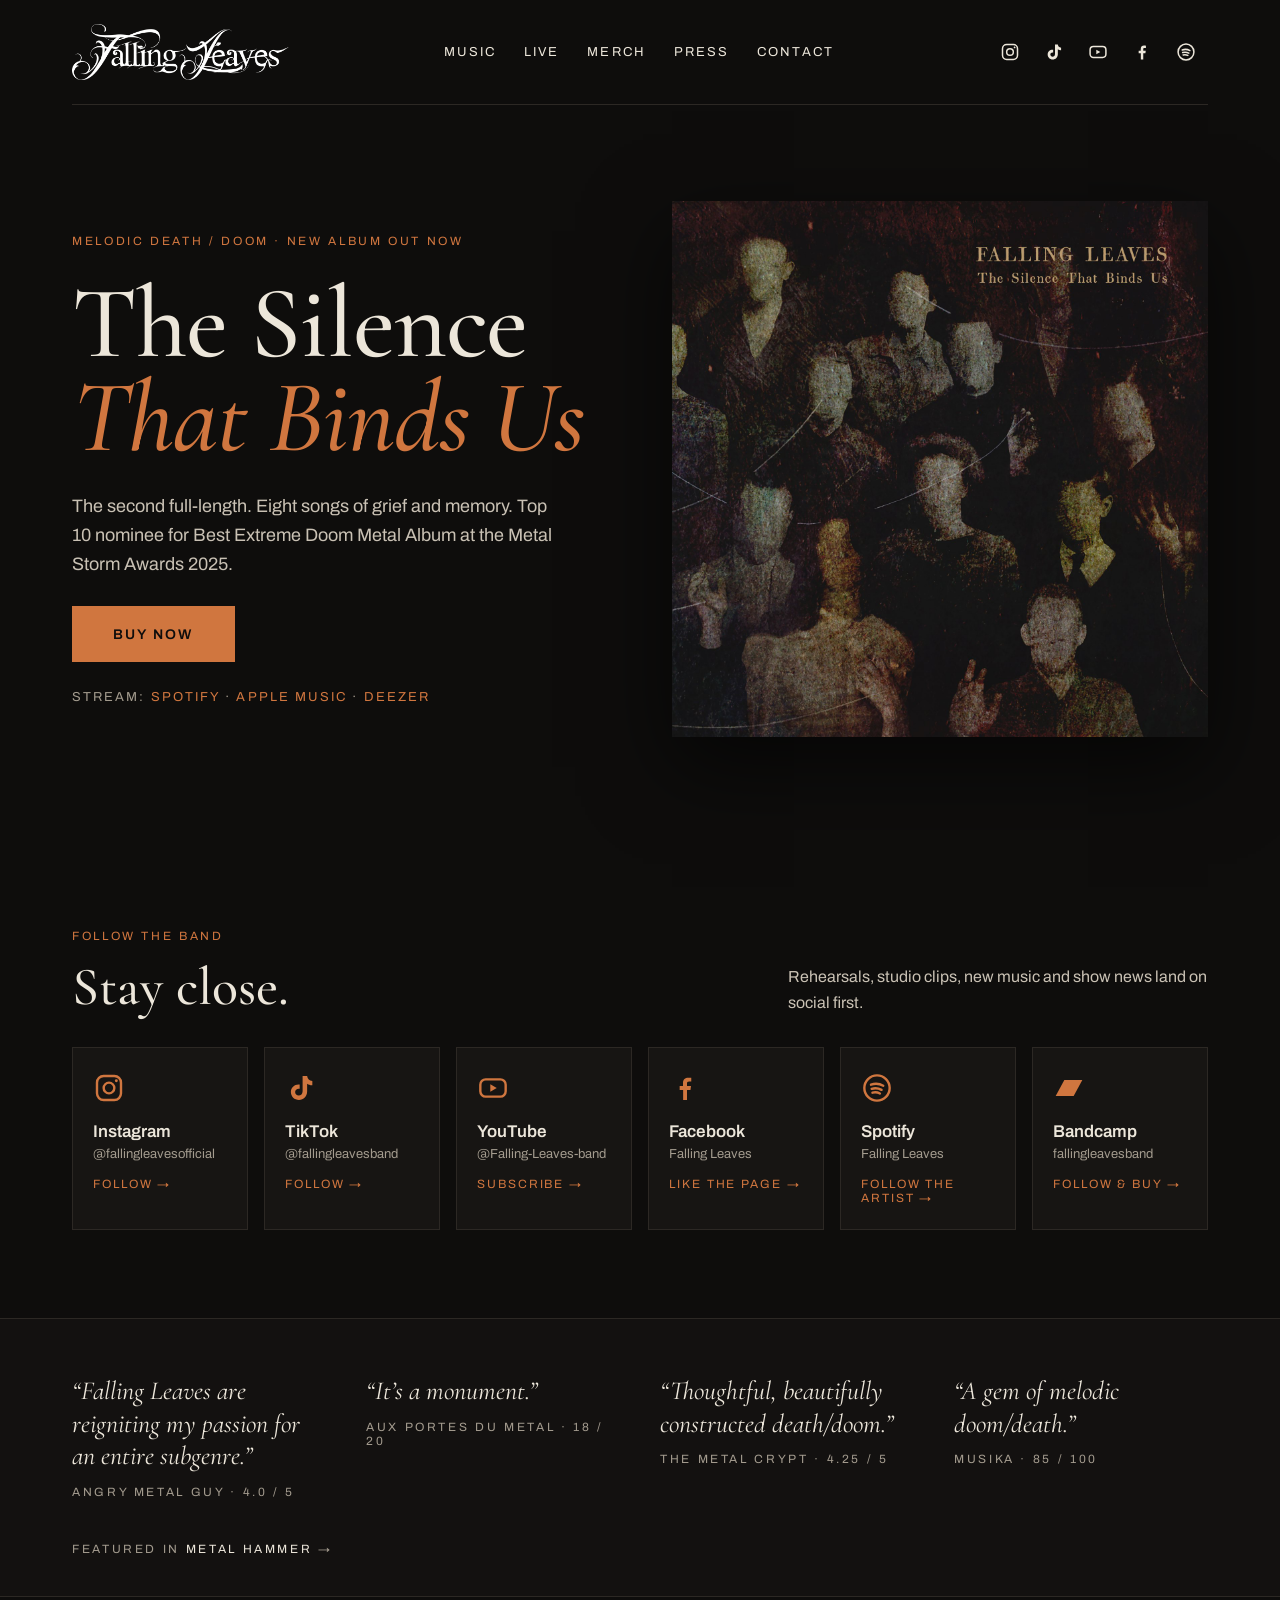
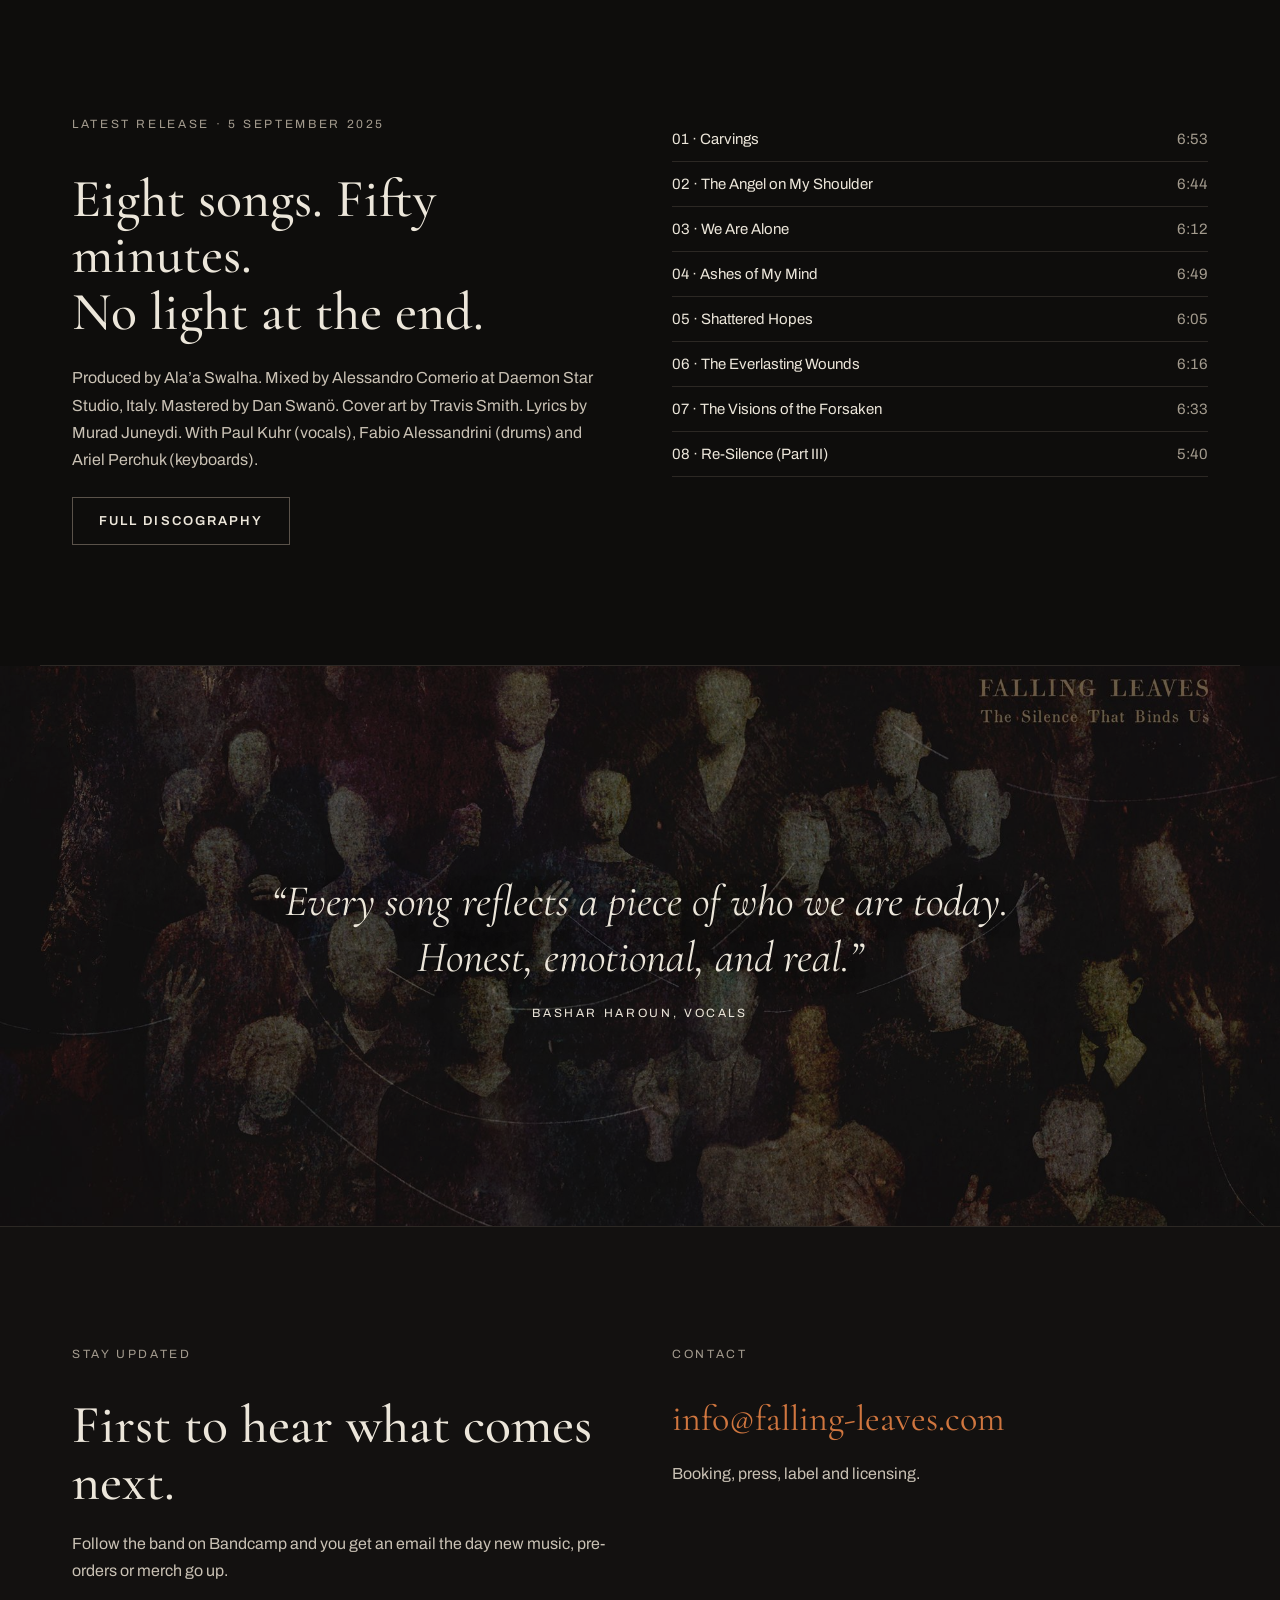
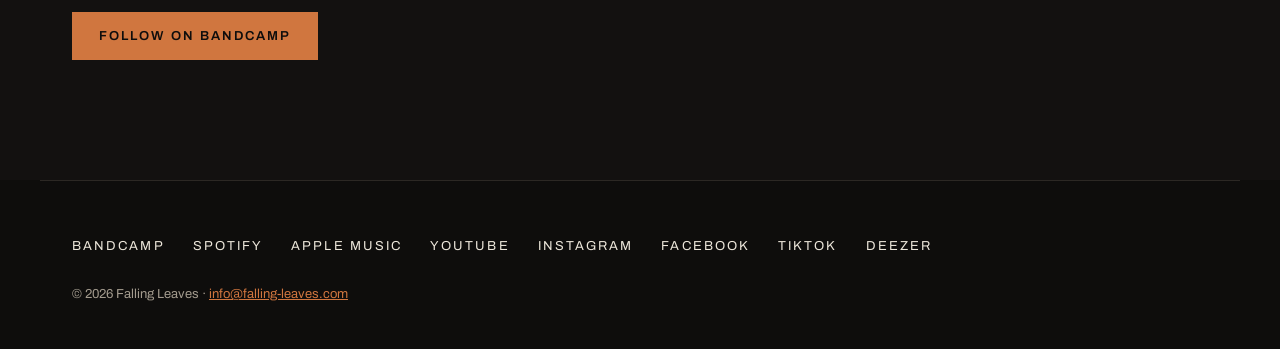
==== index.html @ d21555cd "Add files via upload" ====
<!doctype html>
<html lang="en">
<head>
<meta charset="utf-8">
<meta name="viewport" content="width=device-width, initial-scale=1">
<title>Falling Leaves | Melodic death/doom metal</title>
<meta name="description" content="Falling Leaves, melodic death/doom metal since 2009. New album The Silence That Binds Us out now: Top 10 Best Extreme Doom Metal Album, Metal Storm Awards 2025.">
<link rel="canonical" href="https://falling-leaves.com/">
<meta property="og:type" content="website">
<meta property="og:site_name" content="Falling Leaves">
<meta property="og:title" content="Falling Leaves | Melodic death/doom metal">
<meta property="og:description" content="Falling Leaves, melodic death/doom metal since 2009. New album The Silence That Binds Us out now: Top 10 Best Extreme Doom Metal Album, Metal Storm Awards 2025.">
<meta property="og:url" content="https://falling-leaves.com/">
<meta property="og:image" content="https://falling-leaves.com/assets/img/og.jpg">
<meta name="twitter:card" content="summary_large_image">
<meta name="theme-color" content="#0e0d0c">
<link rel="icon" type="image/png" sizes="32x32" href="/assets/img/favicon-32.png">
<link rel="apple-touch-icon" href="/assets/img/apple-touch-icon.png">
<link rel="preconnect" href="https://fonts.googleapis.com">
<link rel="preconnect" href="https://fonts.gstatic.com" crossorigin>
<link href="https://fonts.googleapis.com/css2?family=Cormorant+Garamond:ital,wght@0,500;0,600;1,500&family=Archivo:wght@400;500;600&display=swap" rel="stylesheet">
<link rel="stylesheet" href="/assets/style.css">
<script type="application/ld+json">{"@context": "https://schema.org", "@type": "MusicGroup", "name": "Falling Leaves", "url": "https://falling-leaves.com", "genre": ["Melodic death/doom metal", "Doom metal"], "foundingDate": "2009", "foundingLocation": "Amman, Jordan", "image": "https://falling-leaves.com/assets/img/og.jpg", "email": "info@falling-leaves.com", "sameAs": ["https://www.instagram.com/fallingleavesofficial/", "https://www.tiktok.com/@fallingleavesband", "https://www.youtube.com/@Falling-Leaves-band", "https://www.facebook.com/fallingleavesofficialband", "https://open.spotify.com/artist/7uUE3OEhgBKf8yVCKXSgvp", "https://fallingleavesband.bandcamp.com", "https://music.apple.com/us/artist/falling-leaves/1769197618", "https://www.deezer.com/us/artist/5499436"], "album": {"@type": "MusicAlbum", "name": "The Silence That Binds Us", "datePublished": "2025-09-05", "image": "https://falling-leaves.com/assets/img/cover-silence.jpg"}}</script>
</head>
<body>
<a class="skip" href="#main">Skip to content</a>
<header class="wrap">
<nav class="nav" aria-label="Main">
<a class="logo" href="/" aria-label="Falling Leaves home"><img src="/assets/img/fl-logo-2025.png" alt="Falling Leaves" width="218" height="56"></a>
<div class="nav-links">
<a href="/music">Music</a>
<a href="/live">Live</a>
<a href="https://fallingleavesband.bandcamp.com/merch">Merch</a>
<a href="/press">Press</a>
<a href="/#contact">Contact</a>
</div>
<div class="soc" aria-label="Social media"><a href="https://www.instagram.com/fallingleavesofficial/" aria-label="Instagram" rel="noopener" target="_blank"><svg viewBox="0 0 24 24" fill="none" stroke="currentColor" stroke-width="1.8" aria-hidden="true"><rect x="3" y="3" width="18" height="18" rx="5"/><circle cx="12" cy="12" r="4"/><circle cx="17.5" cy="6.5" r="1.1" fill="currentColor" stroke="none"/></svg></a><a href="https://www.tiktok.com/@fallingleavesband" aria-label="TikTok" rel="noopener" target="_blank"><svg viewBox="0 0 24 24" fill="currentColor" aria-hidden="true"><path d="M16.6 3c.3 2.2 1.6 3.6 3.9 3.8v3.1c-1.4.1-2.6-.3-3.9-1.1v5.9c0 3.6-2.6 6.3-6.1 6.3S4.4 18.3 4.4 15c0-3.6 3.1-6.1 6.6-5.6v3.2c-1.7-.4-3.4.6-3.4 2.4 0 1.5 1.2 2.6 2.7 2.6 1.6 0 2.9-1.1 2.9-3.2V3z"/></svg></a><a href="https://www.youtube.com/@Falling-Leaves-band" aria-label="YouTube" rel="noopener" target="_blank"><svg viewBox="0 0 24 24" fill="none" stroke="currentColor" stroke-width="1.8" aria-hidden="true"><rect x="2.5" y="5.5" width="19" height="13" rx="4"/><path d="M10 9.2v5.6l4.8-2.8z" fill="currentColor" stroke="none"/></svg></a><a href="https://www.facebook.com/fallingleavesofficialband" aria-label="Facebook" rel="noopener" target="_blank"><svg viewBox="0 0 24 24" fill="currentColor" aria-hidden="true"><path d="M13.5 21v-7.5h2.6l.4-3h-3V8.6c0-.9.3-1.5 1.6-1.5h1.6V4.4c-.3 0-1.2-.1-2.3-.1-2.3 0-3.9 1.4-3.9 4v2.2H8v3h2.6V21z"/></svg></a><a href="https://open.spotify.com/artist/7uUE3OEhgBKf8yVCKXSgvp" aria-label="Spotify" rel="noopener" target="_blank"><svg viewBox="0 0 24 24" fill="none" stroke="currentColor" stroke-width="1.8" stroke-linecap="round" aria-hidden="true"><circle cx="12" cy="12" r="9.5"/><path d="M7.5 9.5c3-1 6.5-.7 9.2.8M8 12.6c2.5-.7 5.2-.4 7.4.8M8.6 15.5c2-.5 3.9-.3 5.6.6"/></svg></a></div>
</nav>
</header>
<main id="main">
<section class="wrap hero">
<div class="grid2">
<div style="display:flex;flex-direction:column;gap:28px;">
<p class="label acc" style="margin:0;">Melodic death / doom &middot; New album out now</p>
<h1>The Silence<br><em>That Binds Us</em></h1>
<p style="margin:0;font-size:18px;line-height:1.6;color:var(--ink2);max-width:480px;">The second full-length. Eight songs of grief and memory. Top 10 nominee for Best Extreme Doom Metal Album at the Metal Storm Awards 2025.</p>
<div class="btns"><a class="btn btn-solid btn-lg" href="https://fallingleavesband.bandcamp.com/album/the-silence-that-binds-us" rel="noopener" target="_blank">Buy now</a></div>
<p class="stream">Stream: <a href="https://open.spotify.com/album/2ENInltULO9gkNUU7aBh0n" rel="noopener" target="_blank">Spotify</a> &middot; <a href="https://music.apple.com/us/album/the-silence-that-binds-us/1829577164" rel="noopener" target="_blank">Apple Music</a> &middot; <a href="https://www.deezer.com/en/album/795310541" rel="noopener" target="_blank">Deezer</a></p>
</div>
<img class="cover" src="/assets/img/cover-silence.jpg" alt="The Silence That Binds Us album cover, art by Travis Smith" width="1600" height="1600" fetchpriority="high">
</div>
</section>

<section class="wrap" style="padding-top:72px;padding-bottom:88px;">
<div style="display:flex;flex-wrap:wrap;justify-content:space-between;align-items:end;gap:16px 32px;margin-bottom:32px;">
<div><p class="label acc">Follow the band</p><h2 class="h2">Stay close.</h2></div>
<p style="margin:0;max-width:420px;color:var(--ink2);font-size:16px;line-height:1.6;">Rehearsals, studio clips, new music and show news land on social first.</p>
</div>
<div class="fgrid">
<a class="fcard" href="https://www.instagram.com/fallingleavesofficial/" rel="noopener" target="_blank"><span class="fi"><svg viewBox="0 0 24 24" fill="none" stroke="currentColor" stroke-width="1.8" aria-hidden="true"><rect x="3" y="3" width="18" height="18" rx="5"/><circle cx="12" cy="12" r="4"/><circle cx="17.5" cy="6.5" r="1.1" fill="currentColor" stroke="none"/></svg></span><span class="fn">Instagram</span><span class="fh">@fallingleavesofficial</span><span class="fc">Follow &rarr;</span></a>
<a class="fcard" href="https://www.tiktok.com/@fallingleavesband" rel="noopener" target="_blank"><span class="fi"><svg viewBox="0 0 24 24" fill="currentColor" aria-hidden="true"><path d="M16.6 3c.3 2.2 1.6 3.6 3.9 3.8v3.1c-1.4.1-2.6-.3-3.9-1.1v5.9c0 3.6-2.6 6.3-6.1 6.3S4.4 18.3 4.4 15c0-3.6 3.1-6.1 6.6-5.6v3.2c-1.7-.4-3.4.6-3.4 2.4 0 1.5 1.2 2.6 2.7 2.6 1.6 0 2.9-1.1 2.9-3.2V3z"/></svg></span><span class="fn">TikTok</span><span class="fh">@fallingleavesband</span><span class="fc">Follow &rarr;</span></a>
<a class="fcard" href="https://www.youtube.com/@Falling-Leaves-band" rel="noopener" target="_blank"><span class="fi"><svg viewBox="0 0 24 24" fill="none" stroke="currentColor" stroke-width="1.8" aria-hidden="true"><rect x="2.5" y="5.5" width="19" height="13" rx="4"/><path d="M10 9.2v5.6l4.8-2.8z" fill="currentColor" stroke="none"/></svg></span><span class="fn">YouTube</span><span class="fh">@Falling-Leaves-band</span><span class="fc">Subscribe &rarr;</span></a>
<a class="fcard" href="https://www.facebook.com/fallingleavesofficialband" rel="noopener" target="_blank"><span class="fi"><svg viewBox="0 0 24 24" fill="currentColor" aria-hidden="true"><path d="M13.5 21v-7.5h2.6l.4-3h-3V8.6c0-.9.3-1.5 1.6-1.5h1.6V4.4c-.3 0-1.2-.1-2.3-.1-2.3 0-3.9 1.4-3.9 4v2.2H8v3h2.6V21z"/></svg></span><span class="fn">Facebook</span><span class="fh">Falling Leaves</span><span class="fc">Like the page &rarr;</span></a>
<a class="fcard" href="https://open.spotify.com/artist/7uUE3OEhgBKf8yVCKXSgvp" rel="noopener" target="_blank"><span class="fi"><svg viewBox="0 0 24 24" fill="none" stroke="currentColor" stroke-width="1.8" stroke-linecap="round" aria-hidden="true"><circle cx="12" cy="12" r="9.5"/><path d="M7.5 9.5c3-1 6.5-.7 9.2.8M8 12.6c2.5-.7 5.2-.4 7.4.8M8.6 15.5c2-.5 3.9-.3 5.6.6"/></svg></span><span class="fn">Spotify</span><span class="fh">Falling Leaves</span><span class="fc">Follow the artist &rarr;</span></a>
<a class="fcard" href="https://fallingleavesband.bandcamp.com" rel="noopener" target="_blank"><span class="fi"><svg viewBox="0 0 24 24" fill="currentColor" aria-hidden="true"><path d="M2 18 8.5 6H22l-6.5 12z"/></svg></span><span class="fn">Bandcamp</span><span class="fh">fallingleavesband</span><span class="fc">Follow &amp; buy &rarr;</span></a>
</div>
</section>

<section class="quotes" aria-label="Press">
<div class="wrap grid4" style="padding-top:56px;padding-bottom:40px;">
<figure><blockquote>&ldquo;Falling Leaves are reigniting my passion for an entire subgenre.&rdquo;</blockquote><figcaption class="label" style="margin:0;">Angry Metal Guy &middot; 4.0 / 5</figcaption></figure>
<figure><blockquote>&ldquo;It&rsquo;s a monument.&rdquo;</blockquote><figcaption class="label" style="margin:0;">Aux Portes du Metal &middot; 18 / 20</figcaption></figure>
<figure><blockquote>&ldquo;Thoughtful, beautifully constructed death/doom.&rdquo;</blockquote><figcaption class="label" style="margin:0;">The Metal Crypt &middot; 4.25 / 5</figcaption></figure>
<figure><blockquote>&ldquo;A gem of melodic doom/death.&rdquo;</blockquote><figcaption class="label" style="margin:0;">Musika &middot; 85 / 100</figcaption></figure>
</div>
<div class="wrap" style="padding-bottom:40px;">
<a href="https://www.loudersound.com/bands-artists/falling-leaves-feature-2025" rel="noopener" target="_blank" style="font-size:12px;letter-spacing:.22em;text-transform:uppercase;text-decoration:none;color:var(--mute);">Featured in <span style="color:var(--ink);">Metal Hammer</span> &rarr;</a>
</div>
</section>

<section class="wrap section">
<div class="grid2" style="align-items:start;">
<div style="display:flex;flex-direction:column;gap:24px;">
<p class="label">Latest release &middot; 5 September 2025</p>
<h2 class="h2">Eight songs. Fifty minutes.<br>No light at the end.</h2>
<p class="lead" style="font-size:16px;">Produced by Ala&rsquo;a Swalha. Mixed by Alessandro Comerio at Daemon Star Studio, Italy. Mastered by Dan Swan&ouml;. Cover art by Travis Smith. Lyrics by Murad Juneydi. With Paul Kuhr (vocals), Fabio Alessandrini (drums) and Ariel Perchuk (keyboards).</p>
<a class="btn btn-ghost" href="/music" style="align-self:flex-start;">Full discography</a>
</div>
<div>
<div class="track"><span>01 &middot; Carvings</span><span>6:53</span></div>
<div class="track"><span>02 &middot; The Angel on My Shoulder</span><span>6:44</span></div>
<div class="track"><span>03 &middot; We Are Alone</span><span>6:12</span></div>
<div class="track"><span>04 &middot; Ashes of My Mind</span><span>6:49</span></div>
<div class="track"><span>05 &middot; Shattered Hopes</span><span>6:05</span></div>
<div class="track"><span>06 &middot; The Everlasting Wounds</span><span>6:16</span></div>
<div class="track"><span>07 &middot; The Visions of the Forsaken</span><span>6:33</span></div>
<div class="track"><span>08 &middot; Re-Silence (Part III)</span><span>5:40</span></div>
</div>
</div>
</section>

<section class="banner">
<img src="/assets/img/art-wide.jpg" alt="" loading="lazy" width="2000" height="1007">
<div class="wrap in">
<blockquote>&ldquo;Every song reflects a piece of who we are today. Honest, emotional, and real.&rdquo;</blockquote>
<p class="label" style="margin:0;color:var(--ink);">Bashar Haroun, vocals</p>
</div>
</section>

<section id="contact" style="background:var(--bg2);">
<div class="wrap grid2" style="padding-top:120px;padding-bottom:120px;align-items:start;">
<div style="display:flex;flex-direction:column;gap:20px;">
<p class="label">Stay updated</p>
<h2 class="h2">First to hear what comes next.</h2>
<p class="lead" style="font-size:16px;">Follow the band on Bandcamp and you get an email the day new music, pre-orders or merch go up.</p>
<a class="btn btn-solid" href="https://fallingleavesband.bandcamp.com" rel="noopener" target="_blank" style="align-self:flex-start;margin-top:8px;">Follow on Bandcamp</a>
</div>
<div style="display:flex;flex-direction:column;gap:20px;">
<p class="label">Contact</p>
<a href="mailto:info@falling-leaves.com" style="font-family:var(--serif);font-size:clamp(28px,3vw,36px);text-decoration:none;word-break:break-all;">info@falling-leaves.com</a>
<p class="lead" style="font-size:16px;">Booking, press, label and licensing.</p>
</div>
</div>
</section>

</main>
<footer class="wrap foot">
<div class="nav-links"><a href="https://fallingleavesband.bandcamp.com" rel="noopener" target="_blank">Bandcamp</a><a href="https://open.spotify.com/artist/7uUE3OEhgBKf8yVCKXSgvp" rel="noopener" target="_blank">Spotify</a><a href="https://music.apple.com/us/artist/falling-leaves/1769197618" rel="noopener" target="_blank">Apple Music</a><a href="https://www.youtube.com/@Falling-Leaves-band" rel="noopener" target="_blank">YouTube</a><a href="https://www.instagram.com/fallingleavesofficial/" rel="noopener" target="_blank">Instagram</a><a href="https://www.facebook.com/fallingleavesofficialband" rel="noopener" target="_blank">Facebook</a><a href="https://www.tiktok.com/@fallingleavesband" rel="noopener" target="_blank">TikTok</a><a href="https://www.deezer.com/us/artist/5499436" rel="noopener" target="_blank">Deezer</a></div>
<small>&copy; 2026 Falling Leaves &middot; <a href="mailto:info@falling-leaves.com">info@falling-leaves.com</a></small>
</footer>
</body>
</html>
---- assets/style.css ----
:root{--bg:#0e0d0c;--bg2:#131110;--bg3:#171513;--line:#2c2824;--line2:#5a524a;--ink:#ece6da;--ink2:#c9c1b4;--mute:#a39b8e;--acc:#d0763f;--acc2:#e8935e;--serif:'Cormorant Garamond',Georgia,serif;--sans:'Archivo',system-ui,sans-serif}
*{box-sizing:border-box}
html{scroll-behavior:smooth}
body{margin:0;background:var(--bg);color:var(--ink);font-family:var(--sans);-webkit-font-smoothing:antialiased}
img{max-width:100%;height:auto}
a{color:var(--acc)}a:hover{color:var(--acc2)}
a:focus-visible,button:focus-visible{outline:2px solid var(--acc);outline-offset:3px}
.skip{position:absolute;left:-9999px}.skip:focus{left:16px;top:16px;background:var(--acc);color:var(--bg);padding:10px 16px;z-index:10}
.wrap{max-width:1200px;margin:0 auto;padding:0 32px}

/* header */
.nav{display:flex;flex-wrap:wrap;align-items:center;justify-content:space-between;gap:16px 32px;padding:24px 0;border-bottom:1px solid var(--line)}
.logo{display:block;line-height:0}.logo img{height:56px;width:auto;display:block}
.nav-links{display:flex;flex-wrap:wrap;gap:4px 28px}
.nav-links a{color:var(--ink);text-decoration:none;font-size:13px;letter-spacing:.16em;text-transform:uppercase;padding:10px 0}
.nav-links a:hover,.nav-links a.on{color:var(--acc)}
.soc{display:flex;flex-wrap:wrap;align-items:center}
.soc a{display:inline-flex;align-items:center;justify-content:center;width:44px;height:44px;color:var(--ink)}
.soc a:hover{color:var(--acc)}.soc svg{width:20px;height:20px}

/* type + buttons */
.label{font-size:12px;letter-spacing:.22em;text-transform:uppercase;color:var(--mute);margin:0 0 16px}
.label.acc{color:var(--acc)}
.h1{font-family:var(--serif);font-weight:500;font-size:clamp(52px,7vw,96px);line-height:.95;margin:0}
.h2{font-family:var(--serif);font-weight:500;font-size:clamp(36px,4.2vw,56px);line-height:1.05;margin:0;color:var(--ink)}
.lead{margin:0;font-size:17px;line-height:1.7;color:var(--ink2)}
.btn{display:inline-flex;align-items:center;justify-content:center;min-height:48px;padding:0 26px;font-size:13px;letter-spacing:.16em;text-transform:uppercase;text-decoration:none;font-weight:600;border:1px solid var(--acc);font-family:var(--sans)}
.btn-solid{background:var(--acc);color:var(--bg)}.btn-solid:hover{background:var(--acc2);color:var(--bg)}
.btn-ghost{color:var(--ink);border-color:var(--line2)}.btn-ghost:hover{border-color:var(--acc);color:var(--acc)}
.btn-lg{min-height:56px;padding:0 40px;font-size:14px}
.btns{display:flex;flex-wrap:wrap;gap:12px}

/* layout */
.grid2{display:grid;grid-template-columns:repeat(2,minmax(0,1fr));gap:64px;align-items:center}
.grid4{display:grid;grid-template-columns:repeat(4,minmax(0,1fr));gap:40px}
.section{padding-top:120px;padding-bottom:120px;border-bottom:1px solid var(--line)}
.track{display:flex;justify-content:space-between;gap:16px;padding:14px 0;border-bottom:1px solid var(--line);font-size:15px;color:var(--ink)}
.track span:last-child{color:var(--mute);font-variant-numeric:tabular-nums}

/* home */
.hero{padding:96px 32px 120px}
.hero h1{font-family:var(--serif);font-weight:500;font-size:clamp(56px,8vw,112px);line-height:.92;margin:0;letter-spacing:-.01em}
.hero h1 em{color:var(--acc)}
.hero .cover{width:100%;aspect-ratio:1/1;object-fit:cover;display:block;box-shadow:0 30px 80px rgba(0,0,0,.6)}
.stream{margin:0;font-size:13px;letter-spacing:.16em;text-transform:uppercase;color:var(--mute)}.stream a{text-decoration:none}
.fgrid{display:grid;grid-template-columns:repeat(6,minmax(0,1fr));gap:16px}
.fcard{display:flex;flex-direction:column;gap:6px;padding:24px 20px;background:var(--bg3);border:1px solid var(--line);text-decoration:none;color:var(--ink);transition:border-color .2s}
.fcard:hover{border-color:var(--acc);color:var(--ink)}
.fi{display:block;width:32px;height:32px;color:var(--acc);margin-bottom:12px}.fi svg{width:32px;height:32px}
.fn{font-size:17px;font-weight:600}.fh{font-size:13px;color:var(--mute);word-break:break-all}.fc{margin-top:10px;font-size:12px;letter-spacing:.16em;text-transform:uppercase;color:var(--acc)}
.quotes{border-top:1px solid var(--line);border-bottom:1px solid var(--line);background:var(--bg2)}
.quotes figure{margin:0;display:flex;flex-direction:column;gap:12px}
.quotes blockquote{margin:0;font-family:var(--serif);font-style:italic;font-size:26px;line-height:1.25}
.banner{position:relative;border-bottom:1px solid var(--line)}
.banner img{width:100%;height:560px;object-fit:cover;display:block;opacity:.55}
.banner .in{position:absolute;inset:0;display:flex;flex-direction:column;justify-content:center;align-items:center;text-align:center;gap:20px}
.banner blockquote{margin:0;max-width:820px;font-family:var(--serif);font-style:italic;font-size:clamp(28px,3.4vw,44px);line-height:1.3;color:var(--ink);text-shadow:0 2px 24px rgba(0,0,0,.8)}

/* music */
.album{display:grid;grid-template-columns:minmax(0,5fr) minmax(0,7fr);gap:64px;align-items:start;padding:96px 0;border-bottom:1px solid var(--line)}
.album .cover{width:100%;aspect-ratio:1/1;object-fit:cover;display:block}
.credits{display:grid;grid-template-columns:repeat(2,minmax(0,1fr));gap:20px 32px;margin-top:32px;font-size:14px;line-height:1.5;color:var(--ink2)}
.credits b,.facts b{display:block;color:var(--mute);font-weight:500;font-size:11px;letter-spacing:.2em;text-transform:uppercase;margin-bottom:4px}
.embed{width:100%;border:0;display:block}
.video{position:relative;width:100%;aspect-ratio:16/9;background:var(--bg3)}.video iframe{position:absolute;inset:0;width:100%;height:100%;border:0}

/* live */
.past{display:flex;flex-wrap:wrap;justify-content:space-between;gap:8px 24px;padding:16px 0;border-bottom:1px solid var(--line);font-size:15px;color:var(--ink2)}
.nodates{padding:40px;background:var(--bg3);border:1px solid var(--line)}

/* press */
.sec{padding-top:88px;padding-bottom:88px;border-bottom:1px solid var(--line)}
.side{display:grid;grid-template-columns:minmax(0,4fr) minmax(0,8fr);gap:64px}
.facts{display:grid;grid-template-columns:repeat(2,minmax(0,1fr));gap:24px 32px}
.facts div{border-top:1px solid var(--line);padding-top:14px;font-size:15px;line-height:1.55;color:var(--ink)}
.prose p{font-size:17px;line-height:1.75;color:var(--ink2);margin:0 0 20px}
.prose p.big{font-family:var(--serif);font-size:26px;line-height:1.4;color:var(--ink)}
.q{display:grid;grid-template-columns:repeat(2,minmax(0,1fr));gap:24px}
.q figure{margin:0;padding:32px;background:var(--bg3);border:1px solid var(--line);display:flex;flex-direction:column;gap:16px}
.q blockquote{margin:0;font-family:var(--serif);font-style:italic;font-size:26px;line-height:1.3;color:var(--ink)}
.dl{display:grid;grid-template-columns:repeat(4,minmax(0,1fr));gap:24px}
.dl a{display:flex;flex-direction:column;gap:12px;text-decoration:none;color:var(--ink);font-size:15px}
.dl img{width:100%;aspect-ratio:4/3;object-fit:cover;display:block}
.dl small{color:var(--mute);font-size:13px}
.logobox{aspect-ratio:4/3;background:var(--bg3);border:1px solid var(--line);display:flex;align-items:center;justify-content:center;padding:20px}
.logobox img{aspect-ratio:auto;object-fit:contain}
.cov{display:flex;flex-wrap:wrap;justify-content:space-between;gap:8px 24px;padding:16px 0;border-bottom:1px solid var(--line);font-size:15px}
.cov span{color:var(--mute)}

/* footer */
.foot{padding:48px 32px;display:flex;flex-wrap:wrap;justify-content:space-between;gap:24px;border-top:1px solid var(--line)}
.foot small{color:var(--mute);font-size:13px;align-self:center}

@media (max-width:1100px){.fgrid{grid-template-columns:repeat(3,minmax(0,1fr))}}
@media (max-width:900px){
 .wrap{padding:0 20px}.hero{padding:56px 20px 80px}
 .grid2,.side,.q{grid-template-columns:minmax(0,1fr);gap:40px}
 .grid4,.dl{grid-template-columns:repeat(2,minmax(0,1fr))}
 .section{padding-top:80px;padding-bottom:80px}.sec{padding-top:64px;padding-bottom:64px}
 .album{grid-template-columns:minmax(0,1fr);gap:40px;padding:64px 0}
 .facts,.credits{grid-template-columns:minmax(0,1fr)}
 .banner img{height:420px}
 .logo img{height:44px}
}
@media (max-width:560px){.fgrid,.grid4{grid-template-columns:repeat(2,minmax(0,1fr));gap:12px}.dl{grid-template-columns:minmax(0,1fr)}.quotes blockquote{font-size:22px}}
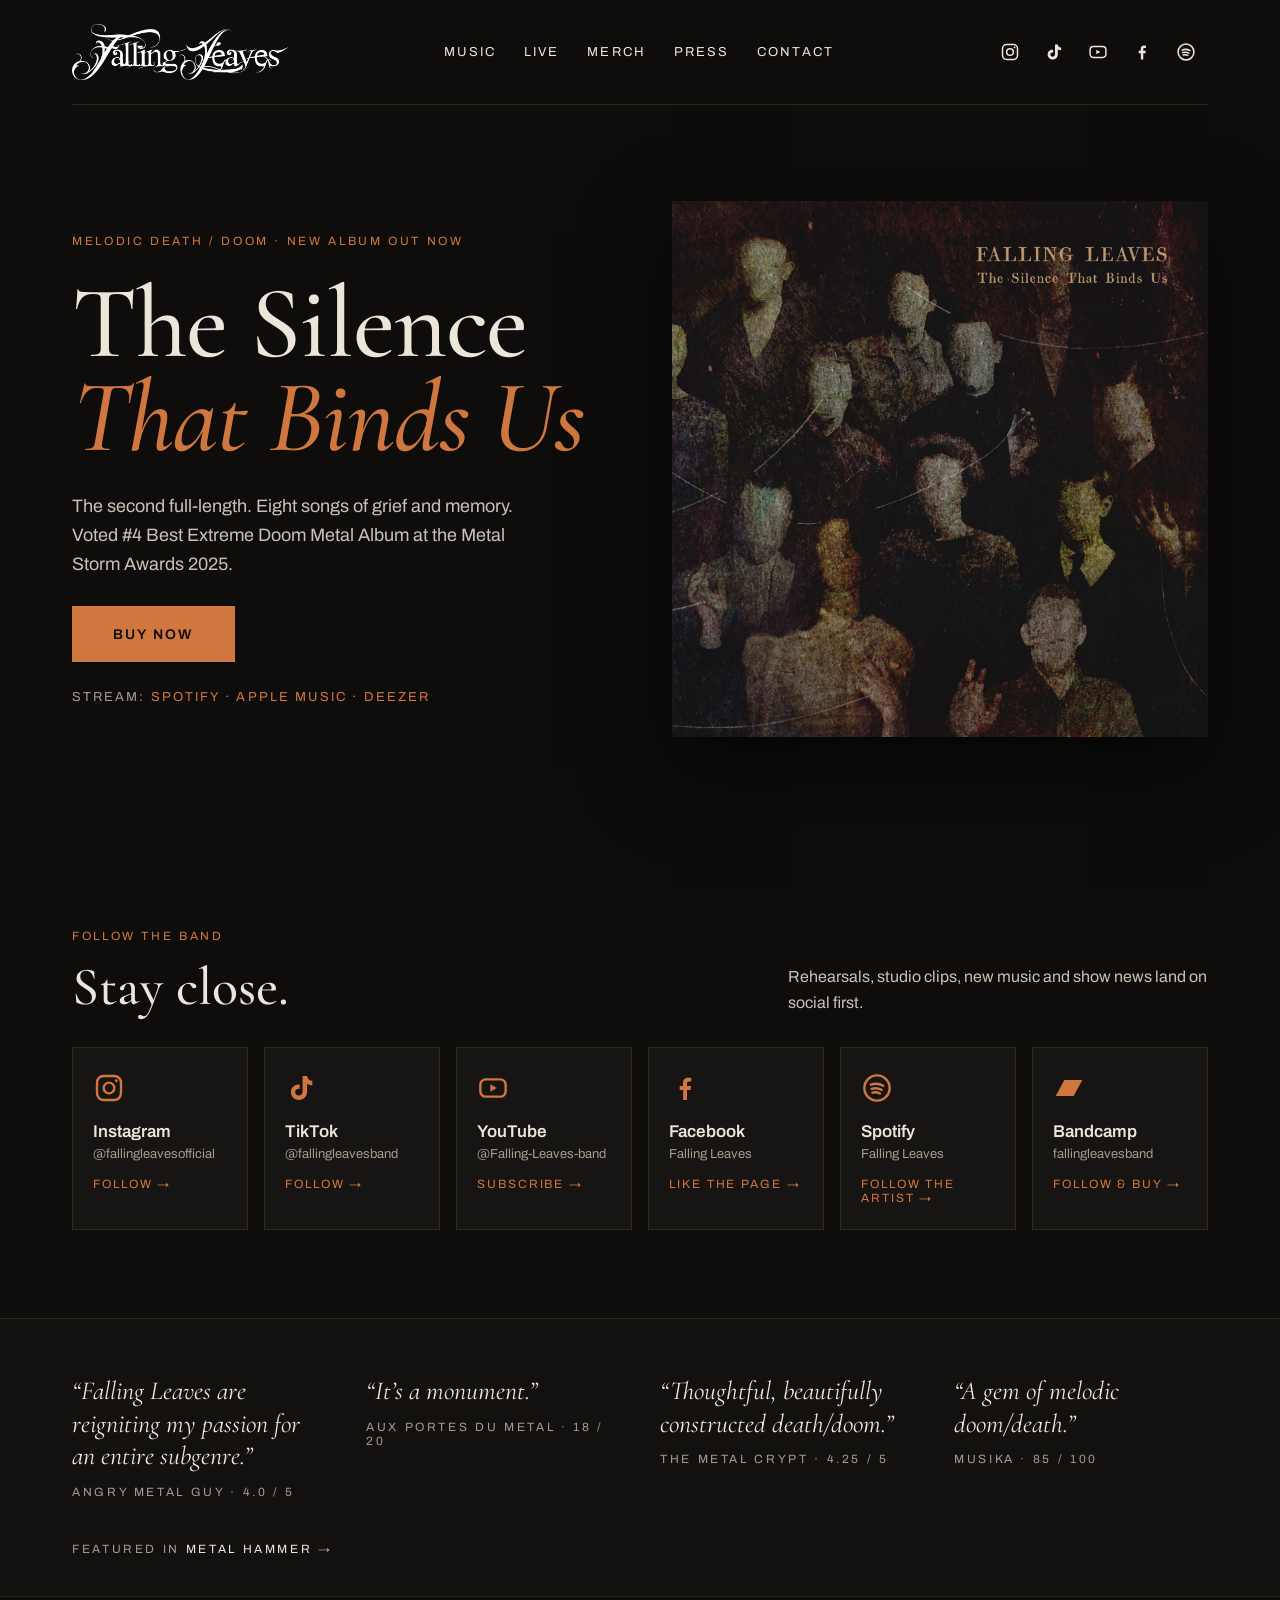
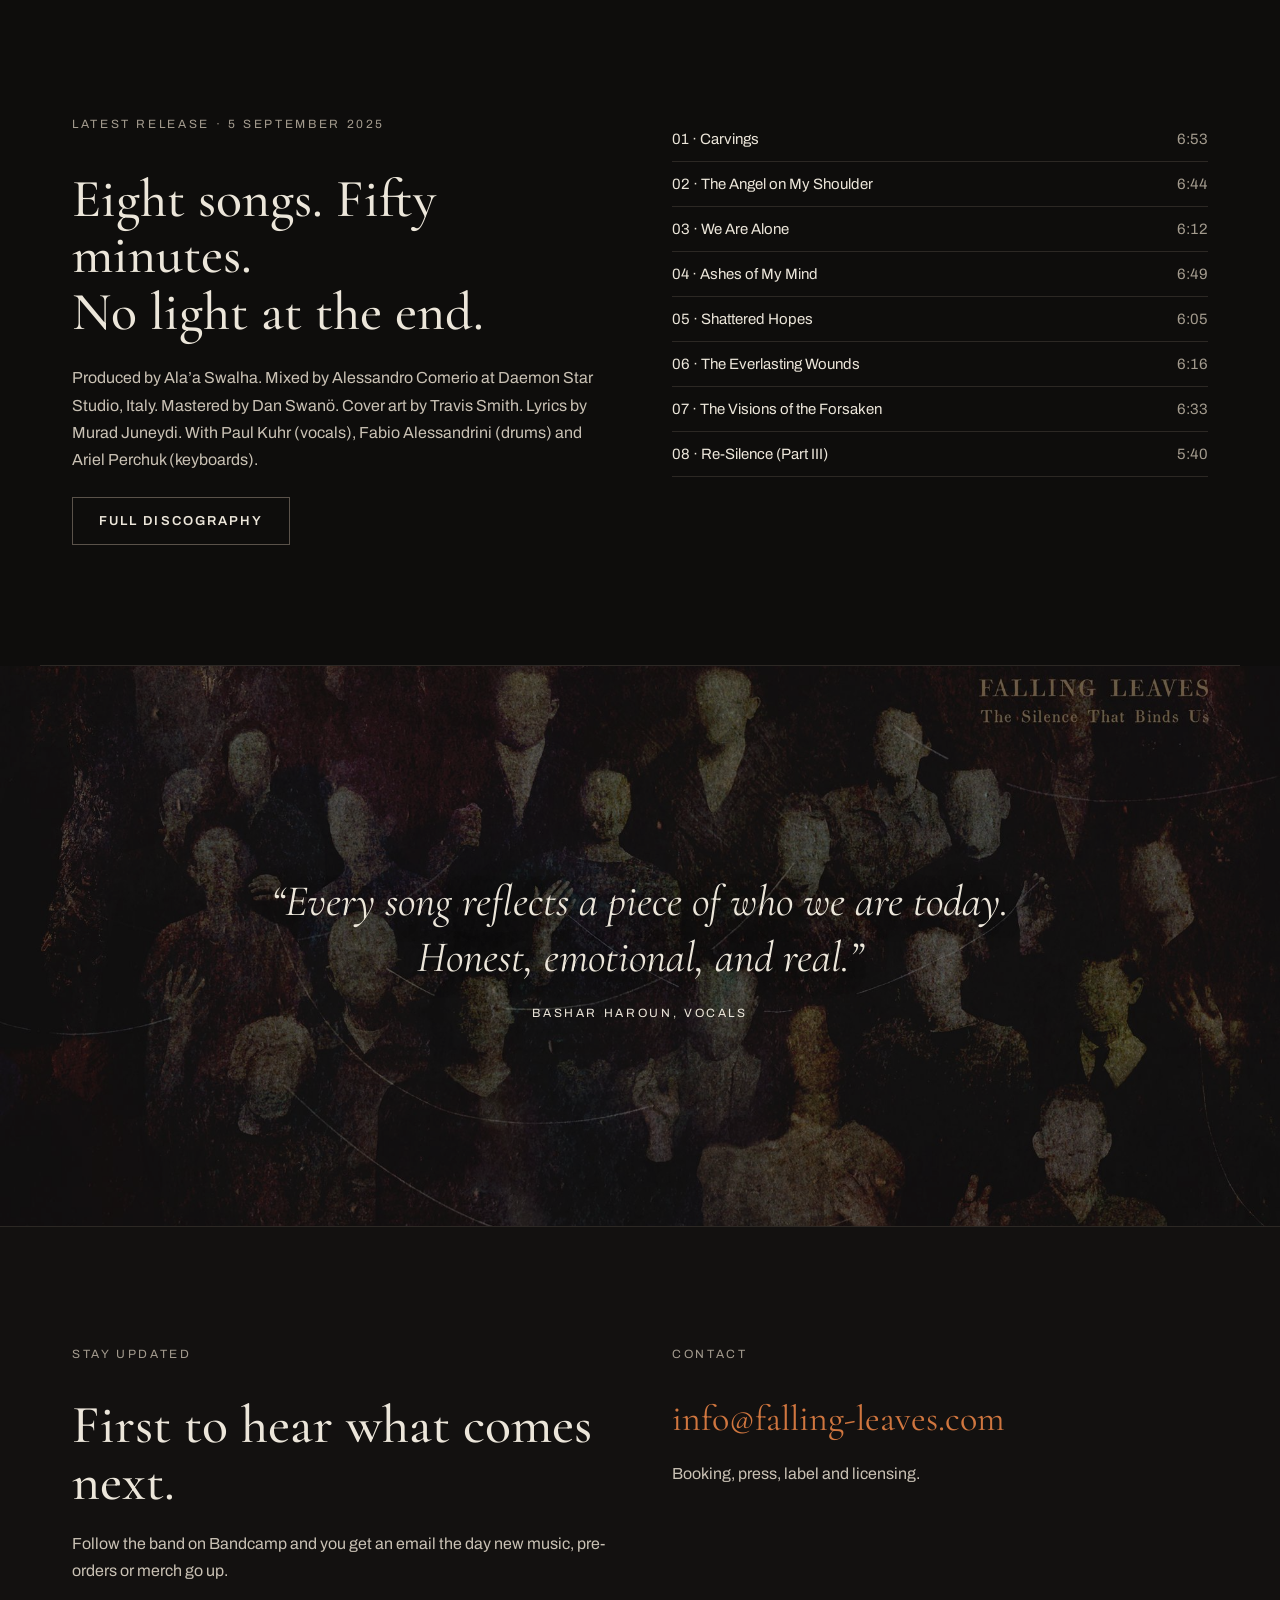
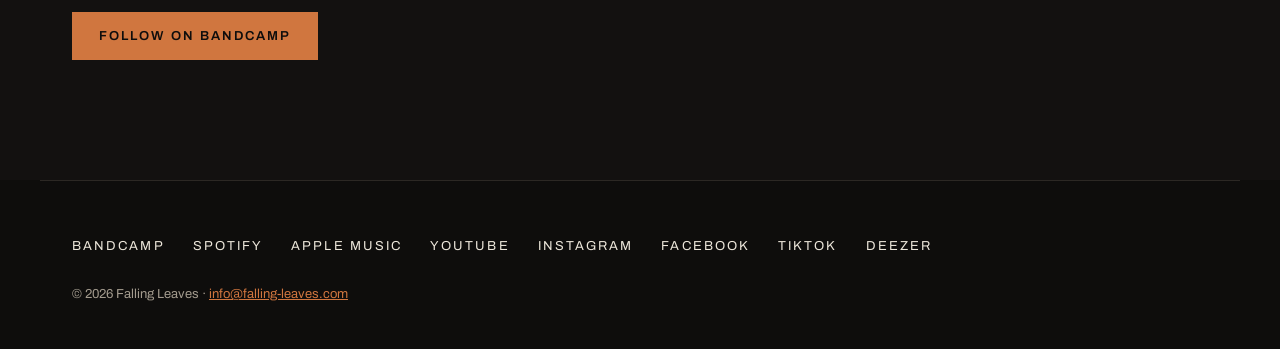
==== commit 4ebac5ac: "Press page: add print and new online reviews; Metal Storm #4; live page shows all four portraits Co-" ====
--- a/index.html
+++ b/index.html
@@ -43,7 +43,7 @@
 <div style="display:flex;flex-direction:column;gap:28px;">
 <p class="label acc" style="margin:0;">Melodic death / doom &middot; New album out now</p>
 <h1>The Silence<br><em>That Binds Us</em></h1>
-<p style="margin:0;font-size:18px;line-height:1.6;color:var(--ink2);max-width:480px;">The second full-length. Eight songs of grief and memory. Top 10 nominee for Best Extreme Doom Metal Album at the Metal Storm Awards 2025.</p>
+<p style="margin:0;font-size:18px;line-height:1.6;color:var(--ink2);max-width:480px;">The second full-length. Eight songs of grief and memory. Voted #4 Best Extreme Doom Metal Album at the Metal Storm Awards 2025.</p>
 <div class="btns"><a class="btn btn-solid btn-lg" href="https://fallingleavesband.bandcamp.com/album/the-silence-that-binds-us" rel="noopener" target="_blank">Buy now</a></div>
 <p class="stream">Stream: <a href="https://open.spotify.com/album/2ENInltULO9gkNUU7aBh0n" rel="noopener" target="_blank">Spotify</a> &middot; <a href="https://music.apple.com/us/album/the-silence-that-binds-us/1829577164" rel="noopener" target="_blank">Apple Music</a> &middot; <a href="https://www.deezer.com/en/album/795310541" rel="noopener" target="_blank">Deezer</a></p>
 </div>
